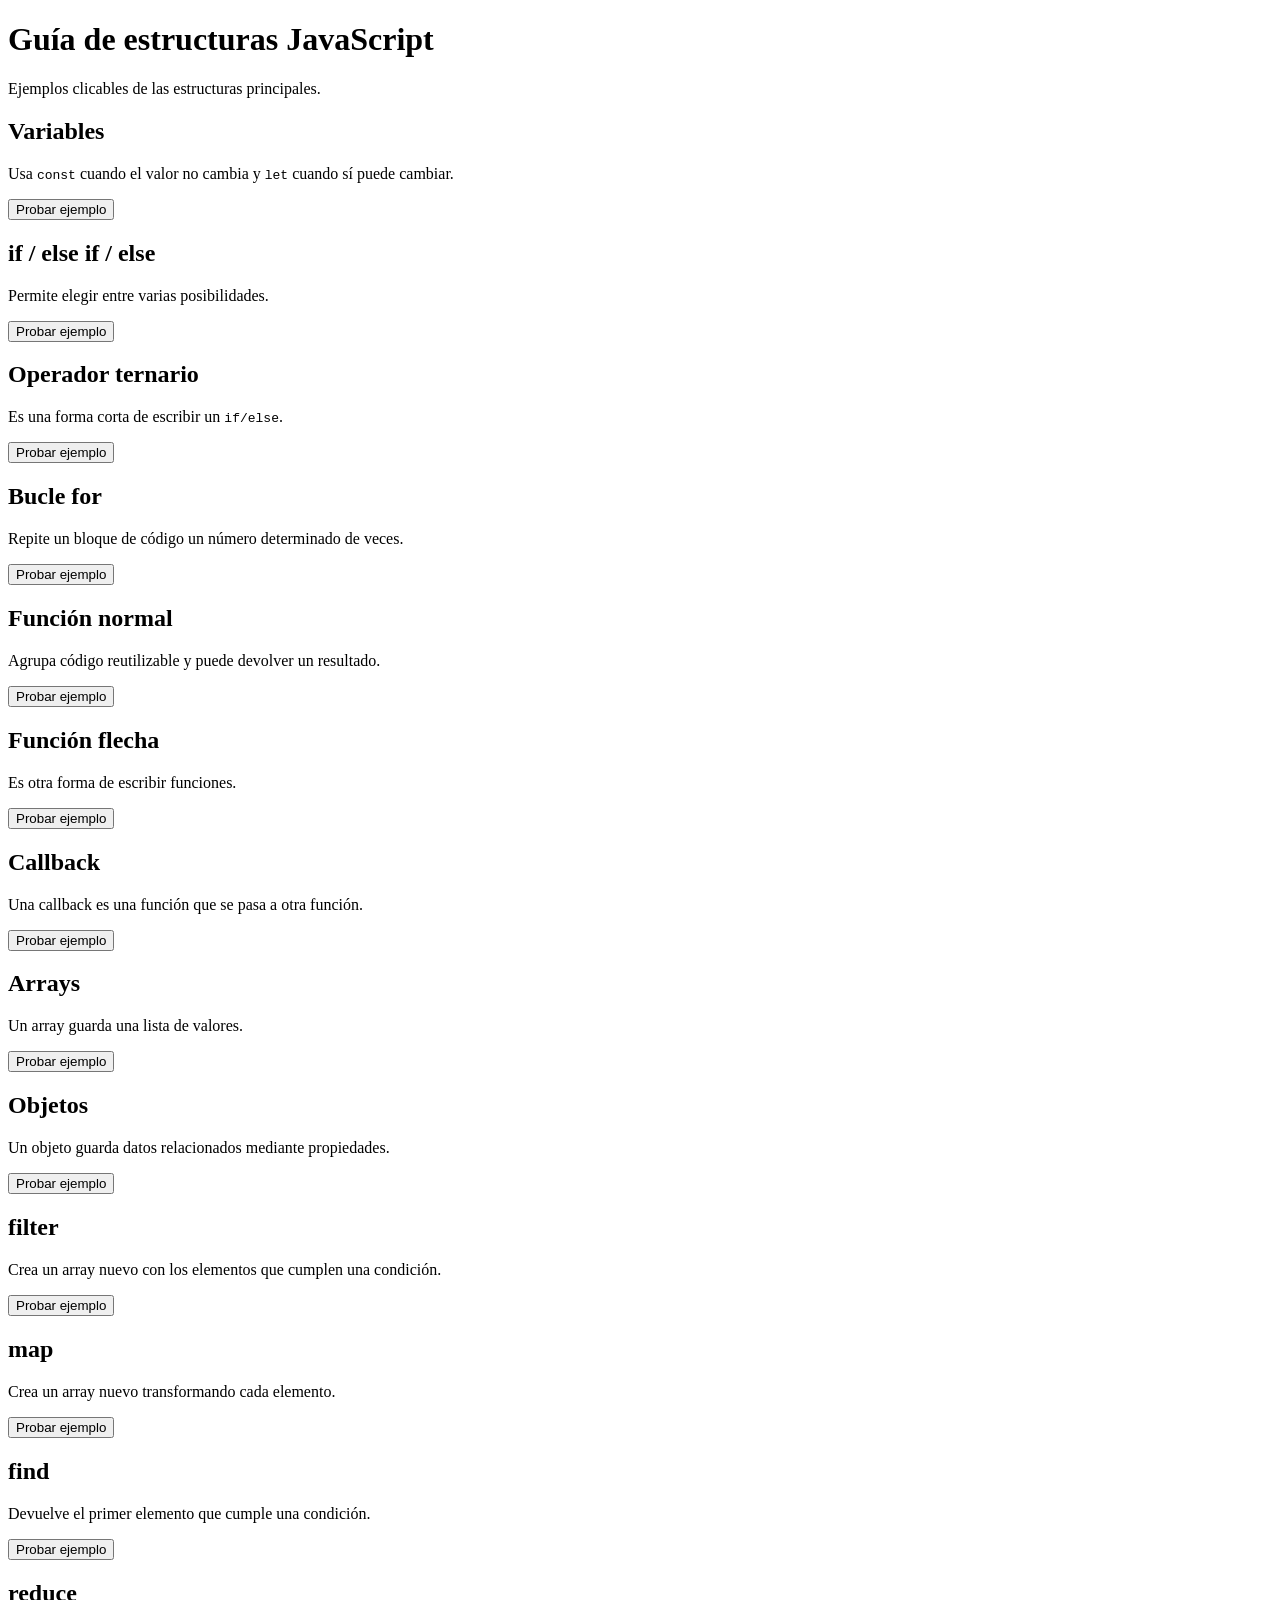
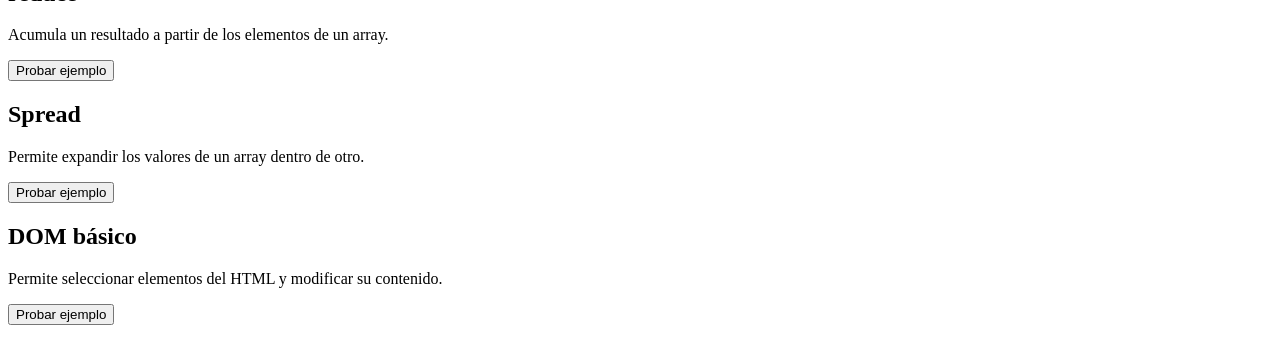
==== guia/estructuras.html @ 681c5481 "Añade guía de estructuras en HTML" ====
<!DOCTYPE html>
<html lang="es">
<head>
  <meta charset="UTF-8">
  <meta name="viewport" content="width=device-width, initial-scale=1.0">
  <title>Guía de estructuras JavaScript</title>
  <link rel="stylesheet" href="estructuras.css">
</head>
<body>

  <header class="cabecera">
    <h1>Guía de estructuras JavaScript</h1>
    <p>Ejemplos clicables de las estructuras principales.</p>
  </header>

  <main class="contenedor">

    <section class="estructura">
      <h2>Variables</h2>
      <p>Usa <code>const</code> cuando el valor no cambia y <code>let</code> cuando sí puede cambiar.</p>
      <button onclick="ejemploVariables()">Probar ejemplo</button>
      <p class="resultado" id="resultadoVariables"></p>
    </section>

    <section class="estructura">
      <h2>if / else if / else</h2>
      <p>Permite elegir entre varias posibilidades.</p>
      <button onclick="ejemploIf()">Probar ejemplo</button>
      <p class="resultado" id="resultadoIf"></p>
    </section>

    <section class="estructura">
      <h2>Operador ternario</h2>
      <p>Es una forma corta de escribir un <code>if/else</code>.</p>
      <button onclick="ejemploTernario()">Probar ejemplo</button>
      <p class="resultado" id="resultadoTernario"></p>
    </section>

    <section class="estructura">
      <h2>Bucle for</h2>
      <p>Repite un bloque de código un número determinado de veces.</p>
      <button onclick="ejemploFor()">Probar ejemplo</button>
      <p class="resultado" id="resultadoFor"></p>
    </section>

    <section class="estructura">
      <h2>Función normal</h2>
      <p>Agrupa código reutilizable y puede devolver un resultado.</p>
      <button onclick="ejemploFuncion()">Probar ejemplo</button>
      <p class="resultado" id="resultadoFuncion"></p>
    </section>

    <section class="estructura">
      <h2>Función flecha</h2>
      <p>Es otra forma de escribir funciones.</p>
      <button onclick="ejemploFlecha()">Probar ejemplo</button>
      <p class="resultado" id="resultadoFlecha"></p>
    </section>

    <section class="estructura">
      <h2>Callback</h2>
      <p>Una callback es una función que se pasa a otra función.</p>
      <button onclick="ejemploCallback()">Probar ejemplo</button>
      <p class="resultado" id="resultadoCallback"></p>
    </section>

    <section class="estructura">
      <h2>Arrays</h2>
      <p>Un array guarda una lista de valores.</p>
      <button onclick="ejemploArray()">Probar ejemplo</button>
      <p class="resultado" id="resultadoArray"></p>
    </section>

    <section class="estructura">
      <h2>Objetos</h2>
      <p>Un objeto guarda datos relacionados mediante propiedades.</p>
      <button onclick="ejemploObjeto()">Probar ejemplo</button>
      <p class="resultado" id="resultadoObjeto"></p>
    </section>

    <section class="estructura">
      <h2>filter</h2>
      <p>Crea un array nuevo con los elementos que cumplen una condición.</p>
      <button onclick="ejemploFilter()">Probar ejemplo</button>
      <p class="resultado" id="resultadoFilter"></p>
    </section>

    <section class="estructura">
      <h2>map</h2>
      <p>Crea un array nuevo transformando cada elemento.</p>
      <button onclick="ejemploMap()">Probar ejemplo</button>
      <p class="resultado" id="resultadoMap"></p>
    </section>

    <section class="estructura">
      <h2>find</h2>
      <p>Devuelve el primer elemento que cumple una condición.</p>
      <button onclick="ejemploFind()">Probar ejemplo</button>
      <p class="resultado" id="resultadoFind"></p>
    </section>

    <section class="estructura">
      <h2>reduce</h2>
      <p>Acumula un resultado a partir de los elementos de un array.</p>
      <button onclick="ejemploReduce()">Probar ejemplo</button>
      <p class="resultado" id="resultadoReduce"></p>
    </section>

    <section class="estructura">
      <h2>Spread</h2>
      <p>Permite expandir los valores de un array dentro de otro.</p>
      <button onclick="ejemploSpread()">Probar ejemplo</button>
      <p class="resultado" id="resultadoSpread"></p>
    </section>

    <section class="estructura">
      <h2>DOM básico</h2>
      <p>Permite seleccionar elementos del HTML y modificar su contenido.</p>
      <button onclick="ejemploDom()">Probar ejemplo</button>
      <p class="resultado" id="resultadoDom"></p>
    </section>

  </main>

  <script src="estructuras.js" defer></script>

</body>
</html>
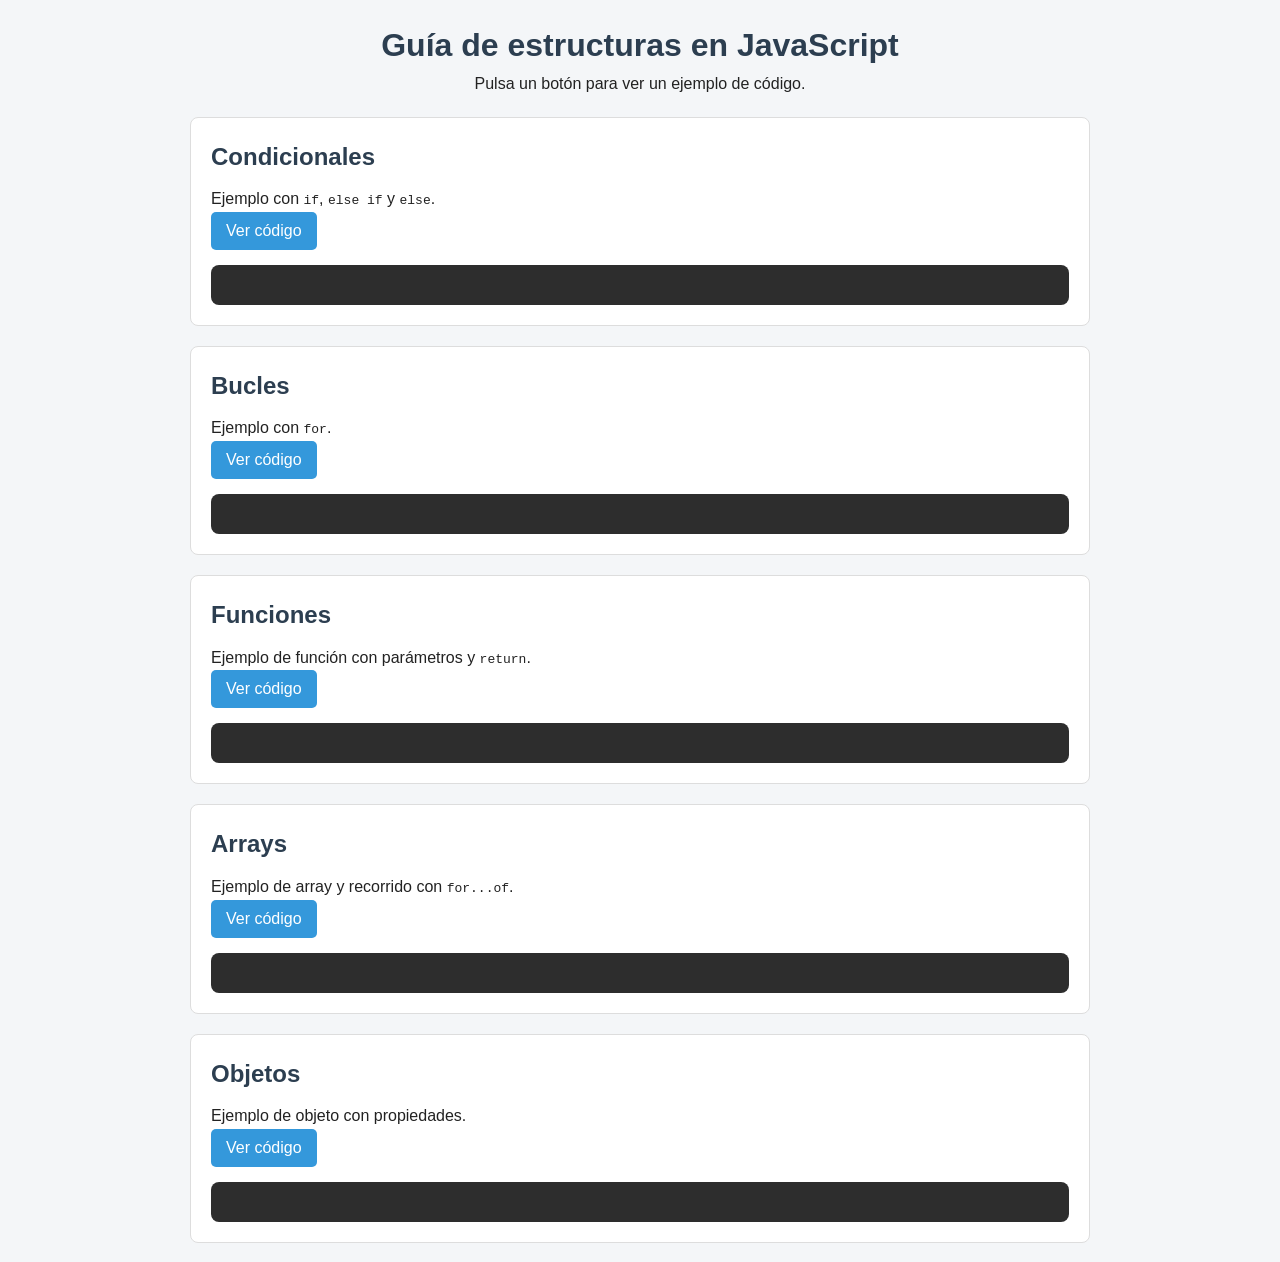
==== commit b4a324eb: "Muestra ejemplos de código en la guía" ====
--- a/guia/estructuras.html
+++ b/guia/estructuras.html
@@ -3,121 +3,51 @@
 <head>
   <meta charset="UTF-8">
   <meta name="viewport" content="width=device-width, initial-scale=1.0">
-  <title>Guía de estructuras JavaScript</title>
+  <title>Guía de estructuras en JavaScript</title>
   <link rel="stylesheet" href="estructuras.css">
 </head>
 <body>
 
   <header class="cabecera">
-    <h1>Guía de estructuras JavaScript</h1>
-    <p>Ejemplos clicables de las estructuras principales.</p>
+    <h1>Guía de estructuras en JavaScript</h1>
+    <p>Pulsa un botón para ver un ejemplo de código.</p>
   </header>
 
   <main class="contenedor">
 
-    <section class="estructura">
-      <h2>Variables</h2>
-      <p>Usa <code>const</code> cuando el valor no cambia y <code>let</code> cuando sí puede cambiar.</p>
-      <button onclick="ejemploVariables()">Probar ejemplo</button>
-      <p class="resultado" id="resultadoVariables"></p>
+    <section class="tema">
+      <h2>Condicionales</h2>
+      <p>Ejemplo con <code>if</code>, <code>else if</code> y <code>else</code>.</p>
+      <button onclick="verCondicionales()">Ver código</button>
+      <pre class="codigo" id="codigo-condicionales"></pre>
     </section>
 
-    <section class="estructura">
-      <h2>if / else if / else</h2>
-      <p>Permite elegir entre varias posibilidades.</p>
-      <button onclick="ejemploIf()">Probar ejemplo</button>
-      <p class="resultado" id="resultadoIf"></p>
+    <section class="tema">
+      <h2>Bucles</h2>
+      <p>Ejemplo con <code>for</code>.</p>
+      <button onclick="verBucles()">Ver código</button>
+      <pre class="codigo" id="codigo-bucles"></pre>
     </section>
 
-    <section class="estructura">
-      <h2>Operador ternario</h2>
-      <p>Es una forma corta de escribir un <code>if/else</code>.</p>
-      <button onclick="ejemploTernario()">Probar ejemplo</button>
-      <p class="resultado" id="resultadoTernario"></p>
+    <section class="tema">
+      <h2>Funciones</h2>
+      <p>Ejemplo de función con parámetros y <code>return</code>.</p>
+      <button onclick="verFunciones()">Ver código</button>
+      <pre class="codigo" id="codigo-funciones"></pre>
     </section>
 
-    <section class="estructura">
-      <h2>Bucle for</h2>
-      <p>Repite un bloque de código un número determinado de veces.</p>
-      <button onclick="ejemploFor()">Probar ejemplo</button>
-      <p class="resultado" id="resultadoFor"></p>
+    <section class="tema">
+      <h2>Arrays</h2>
+      <p>Ejemplo de array y recorrido con <code>for...of</code>.</p>
+      <button onclick="verArrays()">Ver código</button>
+      <pre class="codigo" id="codigo-arrays"></pre>
     </section>
 
-    <section class="estructura">
-      <h2>Función normal</h2>
-      <p>Agrupa código reutilizable y puede devolver un resultado.</p>
-      <button onclick="ejemploFuncion()">Probar ejemplo</button>
-      <p class="resultado" id="resultadoFuncion"></p>
-    </section>
-
-    <section class="estructura">
-      <h2>Función flecha</h2>
-      <p>Es otra forma de escribir funciones.</p>
-      <button onclick="ejemploFlecha()">Probar ejemplo</button>
-      <p class="resultado" id="resultadoFlecha"></p>
-    </section>
-
-    <section class="estructura">
-      <h2>Callback</h2>
-      <p>Una callback es una función que se pasa a otra función.</p>
-      <button onclick="ejemploCallback()">Probar ejemplo</button>
-      <p class="resultado" id="resultadoCallback"></p>
-    </section>
-
-    <section class="estructura">
-      <h2>Arrays</h2>
-      <p>Un array guarda una lista de valores.</p>
-      <button onclick="ejemploArray()">Probar ejemplo</button>
-      <p class="resultado" id="resultadoArray"></p>
-    </section>
-
-    <section class="estructura">
+    <section class="tema">
       <h2>Objetos</h2>
-      <p>Un objeto guarda datos relacionados mediante propiedades.</p>
-      <button onclick="ejemploObjeto()">Probar ejemplo</button>
-      <p class="resultado" id="resultadoObjeto"></p>
-    </section>
-
-    <section class="estructura">
-      <h2>filter</h2>
-      <p>Crea un array nuevo con los elementos que cumplen una condición.</p>
-      <button onclick="ejemploFilter()">Probar ejemplo</button>
-      <p class="resultado" id="resultadoFilter"></p>
-    </section>
-
-    <section class="estructura">
-      <h2>map</h2>
-      <p>Crea un array nuevo transformando cada elemento.</p>
-      <button onclick="ejemploMap()">Probar ejemplo</button>
-      <p class="resultado" id="resultadoMap"></p>
-    </section>
-
-    <section class="estructura">
-      <h2>find</h2>
-      <p>Devuelve el primer elemento que cumple una condición.</p>
-      <button onclick="ejemploFind()">Probar ejemplo</button>
-      <p class="resultado" id="resultadoFind"></p>
-    </section>
-
-    <section class="estructura">
-      <h2>reduce</h2>
-      <p>Acumula un resultado a partir de los elementos de un array.</p>
-      <button onclick="ejemploReduce()">Probar ejemplo</button>
-      <p class="resultado" id="resultadoReduce"></p>
-    </section>
-
-    <section class="estructura">
-      <h2>Spread</h2>
-      <p>Permite expandir los valores de un array dentro de otro.</p>
-      <button onclick="ejemploSpread()">Probar ejemplo</button>
-      <p class="resultado" id="resultadoSpread"></p>
-    </section>
-
-    <section class="estructura">
-      <h2>DOM básico</h2>
-      <p>Permite seleccionar elementos del HTML y modificar su contenido.</p>
-      <button onclick="ejemploDom()">Probar ejemplo</button>
-      <p class="resultado" id="resultadoDom"></p>
+      <p>Ejemplo de objeto con propiedades.</p>
+      <button onclick="verObjetos()">Ver código</button>
+      <pre class="codigo" id="codigo-objetos"></pre>
     </section>
 
   </main>
--- a/guia/estructuras.css
+++ b/guia/estructuras.css
@@ -0,0 +1,85 @@
+/* Reset básico */
+* {
+  margin: 0;
+  padding: 0;
+  box-sizing: border-box;
+}
+
+body {
+  font-family: Arial, Helvetica, sans-serif;
+  background-color: #f4f6f8;
+  color: #222;
+  line-height: 1.6;
+  padding: 20px;
+}
+
+/* Cabecera */
+.cabecera {
+  text-align: center;
+  margin-bottom: 20px;
+}
+
+.cabecera h1 {
+  color: #2c3e50;
+}
+
+/* Contenedor principal */
+.contenedor {
+  max-width: 900px;
+  margin: 0 auto;
+  display: grid;
+  gap: 20px;
+}
+
+/* Recuadro de cada tema */
+.tema {
+  background-color: #ffffff;
+  border: 1px solid #dddddd;
+  border-radius: 8px;
+  padding: 20px;
+}
+
+.tema h2 {
+  color: #2c3e50;
+  margin-bottom: 10px;
+}
+
+/* Botón */
+button {
+  background-color: #3498db;
+  color: white;
+  border: none;
+  padding: 10px 15px;
+  border-radius: 5px;
+  cursor: pointer;
+  font-size: 1rem;
+}
+
+button:hover {
+  background-color: #2980b9;
+}
+
+/* Bloque de código */
+.codigo {
+  margin-top: 15px;
+  background-color: #2d2d2d;
+  color: #f8f8f2;
+  padding: 15px;
+  border-radius: 8px;
+  font-family: "Courier New", Courier, monospace;
+  font-size: 0.95rem;
+  white-space: pre-wrap;
+  overflow-x: auto;
+  min-height: 40px;
+}
+
+/* Responsive */
+@media (max-width: 600px) {
+  body {
+    padding: 10px;
+  }
+
+  .tema {
+    padding: 15px;
+  }
+}
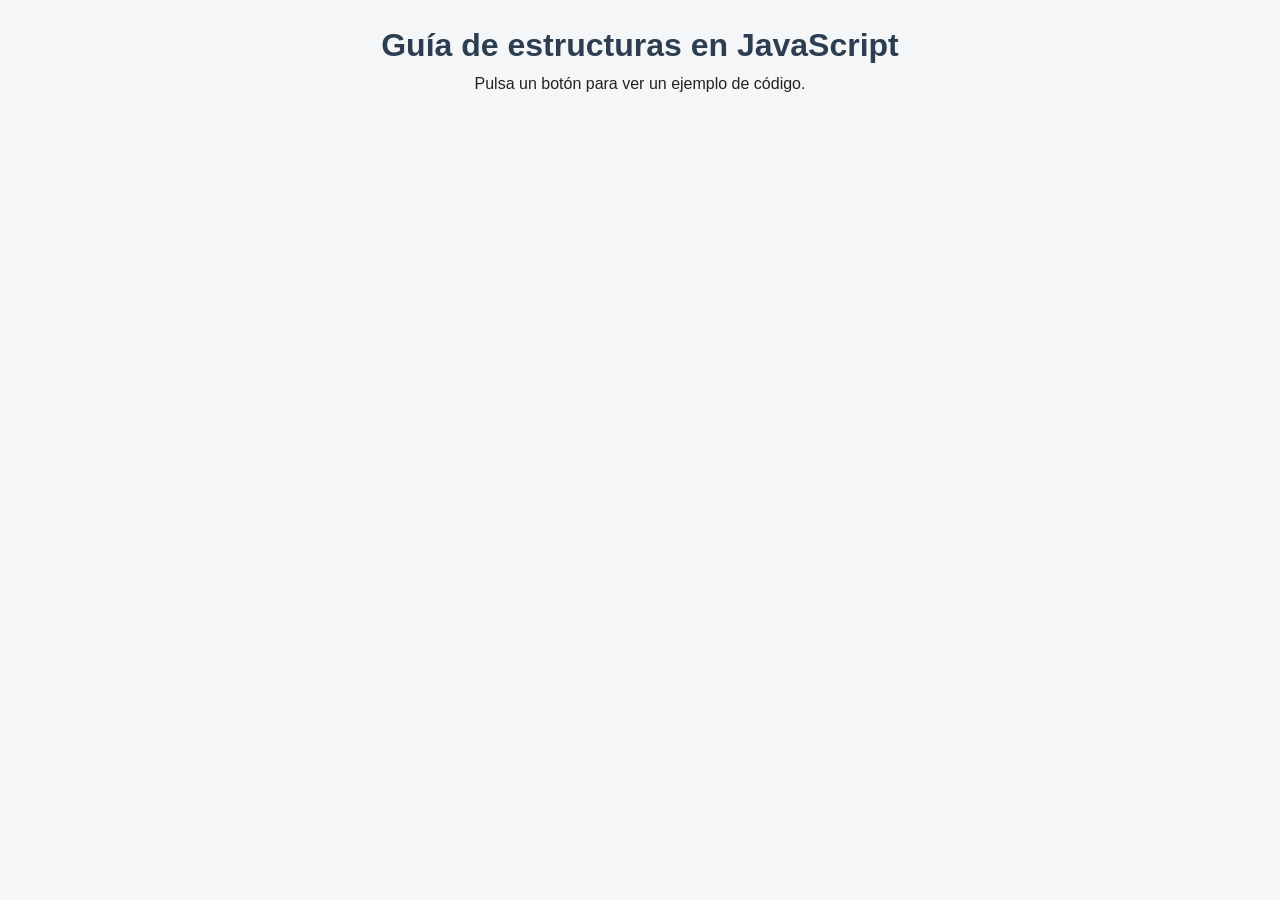
==== commit 5b65a4a6: "Amplía la guía con más estructuras de JavaScript" ====
--- a/guia/estructuras.html
+++ b/guia/estructuras.html
@@ -13,44 +13,7 @@
     <p>Pulsa un botón para ver un ejemplo de código.</p>
   </header>
 
-  <main class="contenedor">
-
-    <section class="tema">
-      <h2>Condicionales</h2>
-      <p>Ejemplo con <code>if</code>, <code>else if</code> y <code>else</code>.</p>
-      <button onclick="verCondicionales()">Ver código</button>
-      <pre class="codigo" id="codigo-condicionales"></pre>
-    </section>
-
-    <section class="tema">
-      <h2>Bucles</h2>
-      <p>Ejemplo con <code>for</code>.</p>
-      <button onclick="verBucles()">Ver código</button>
-      <pre class="codigo" id="codigo-bucles"></pre>
-    </section>
-
-    <section class="tema">
-      <h2>Funciones</h2>
-      <p>Ejemplo de función con parámetros y <code>return</code>.</p>
-      <button onclick="verFunciones()">Ver código</button>
-      <pre class="codigo" id="codigo-funciones"></pre>
-    </section>
-
-    <section class="tema">
-      <h2>Arrays</h2>
-      <p>Ejemplo de array y recorrido con <code>for...of</code>.</p>
-      <button onclick="verArrays()">Ver código</button>
-      <pre class="codigo" id="codigo-arrays"></pre>
-    </section>
-
-    <section class="tema">
-      <h2>Objetos</h2>
-      <p>Ejemplo de objeto con propiedades.</p>
-      <button onclick="verObjetos()">Ver código</button>
-      <pre class="codigo" id="codigo-objetos"></pre>
-    </section>
-
-  </main>
+  <main class="contenedor" id="contenedor"></main>
 
   <script src="estructuras.js" defer></script>
 
